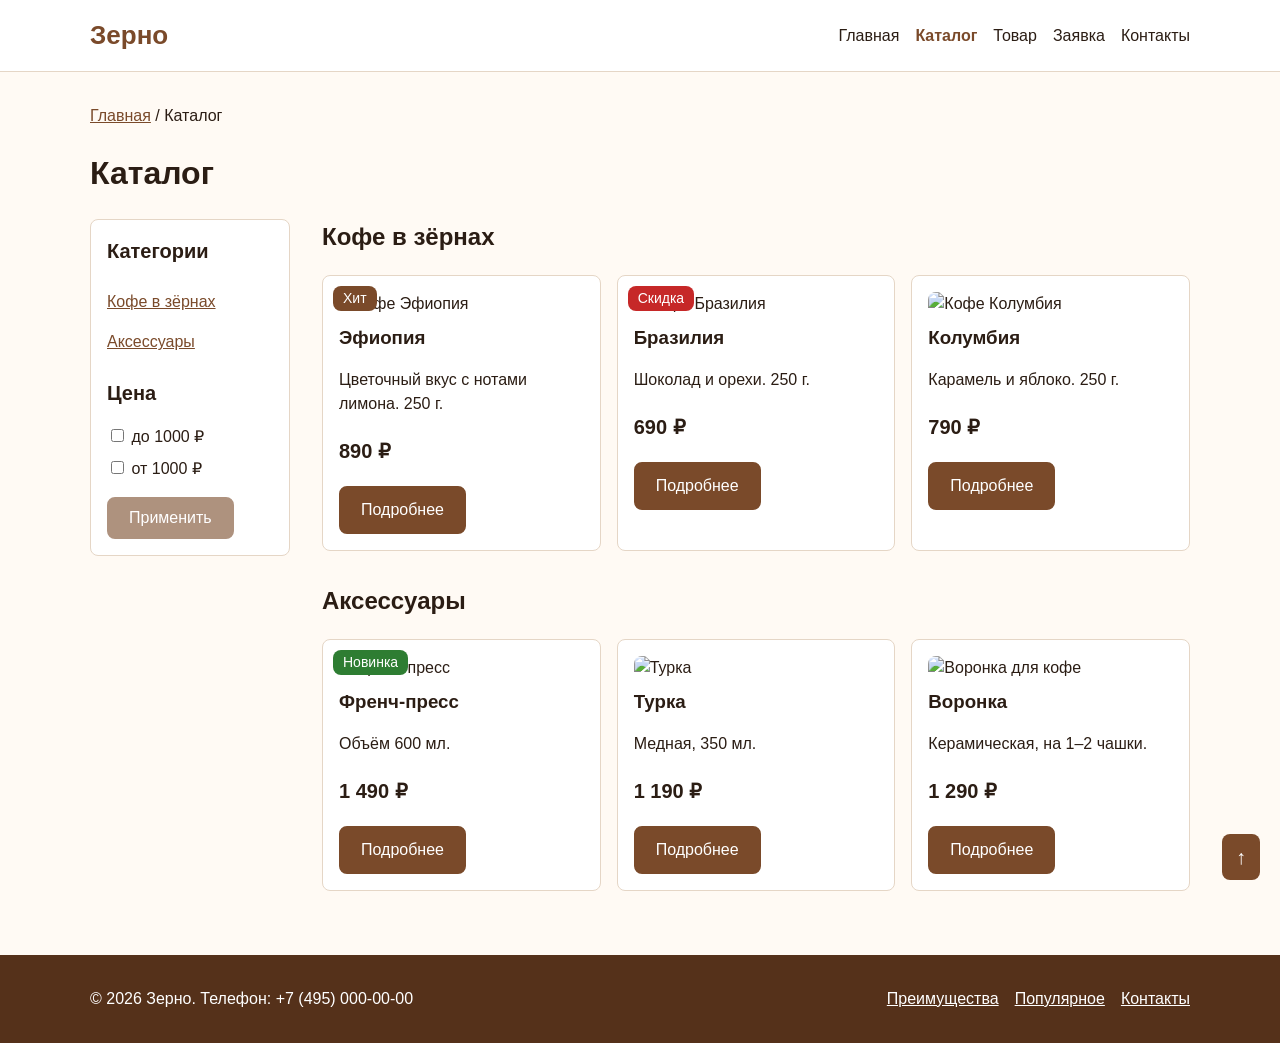
==== catalog.html @ 9d1a68c9 "Перенесён проект из КР №1" ====
<!DOCTYPE html>
<html lang="ru">
<head>
  <meta charset="UTF-8">
  <meta name="viewport" content="width=device-width, initial-scale=1.0">
  <meta name="description" content="Каталог кофе и аксессуаров магазина Зерно.">
  <title>Каталог — Зерно</title>
  <link rel="stylesheet" href="css/style.css">
</head>
<body>
  <header class="header">
    <div class="container header__inner">
      <a class="header__logo" href="index.html">Зерно</a>
      <nav class="nav">
        <ul class="nav__list">
          <li><a class="nav__link" href="index.html">Главная</a></li>
          <li><a class="nav__link nav__link--active" href="catalog.html">Каталог</a></li>
          <li><a class="nav__link" href="product.html">Товар</a></li>
          <li><a class="nav__link" href="order.html">Заявка</a></li>
          <li><a class="nav__link" href="contacts.html">Контакты</a></li>
        </ul>
      </nav>
    </div>
  </header>

  <main class="container page">
    <p class="breadcrumbs"><a href="index.html">Главная</a> / Каталог</p>
    <h1>Каталог</h1>

    <div class="catalog">
      <aside class="filter">
        <h2 class="filter__title">Категории</h2>
        <ul class="filter__list">
          <li><a class="filter__link" href="#coffee">Кофе в зёрнах</a></li>
          <li><a class="filter__link" href="#accessories">Аксессуары</a></li>
        </ul>

        <h2 class="filter__title">Цена</h2>
        <label class="filter__option"><input type="checkbox" name="price" value="cheap"> до 1000 ₽</label>
        <label class="filter__option"><input type="checkbox" name="price" value="expensive"> от 1000 ₽</label>
        <button class="button" type="button" disabled>Применить</button>
      </aside>

      <div>
        <section id="coffee">
          <h2 class="section__title">Кофе в зёрнах</h2>
          <div class="products">
            <article class="product-card">
              <span class="product-card__badge">Хит</span>
              <img class="product-card__image" src="images/coffee-ethiopia.svg" alt="Кофе Эфиопия">
              <h3 class="product-card__title">Эфиопия</h3>
              <p class="product-card__text">Цветочный вкус с нотами лимона. 250 г.</p>
              <p class="product-card__price">890 ₽</p>
              <a class="button" href="product.html">Подробнее</a>
            </article>
            <article class="product-card">
              <span class="product-card__badge product-card__badge--sale">Скидка</span>
              <img class="product-card__image" src="images/coffee-brazil.svg" alt="Кофе Бразилия">
              <h3 class="product-card__title">Бразилия</h3>
              <p class="product-card__text">Шоколад и орехи. 250 г.</p>
              <p class="product-card__price">690 ₽</p>
              <a class="button" href="product.html">Подробнее</a>
            </article>
            <article class="product-card">
              <img class="product-card__image" src="images/coffee-colombia.svg" alt="Кофе Колумбия">
              <h3 class="product-card__title">Колумбия</h3>
              <p class="product-card__text">Карамель и яблоко. 250 г.</p>
              <p class="product-card__price">790 ₽</p>
              <a class="button" href="product.html">Подробнее</a>
            </article>
          </div>
        </section>

        <section id="accessories">
          <h2 class="section__title">Аксессуары</h2>
          <div class="products">
            <article class="product-card">
              <span class="product-card__badge product-card__badge--new">Новинка</span>
              <img class="product-card__image" src="images/french-press.svg" alt="Френч-пресс">
              <h3 class="product-card__title">Френч-пресс</h3>
              <p class="product-card__text">Объём 600 мл.</p>
              <p class="product-card__price">1 490 ₽</p>
              <a class="button" href="product.html">Подробнее</a>
            </article>
            <article class="product-card">
              <img class="product-card__image" src="images/cezve.svg" alt="Турка">
              <h3 class="product-card__title">Турка</h3>
              <p class="product-card__text">Медная, 350 мл.</p>
              <p class="product-card__price">1 190 ₽</p>
              <a class="button" href="product.html">Подробнее</a>
            </article>
            <article class="product-card">
              <img class="product-card__image" src="images/pour-over.svg" alt="Воронка для кофе">
              <h3 class="product-card__title">Воронка</h3>
              <p class="product-card__text">Керамическая, на 1–2 чашки.</p>
              <p class="product-card__price">1 290 ₽</p>
              <a class="button" href="product.html">Подробнее</a>
            </article>
          </div>
        </section>
      </div>
    </div>
  </main>

  <footer class="footer" id="contacts">
    <div class="container footer__inner">
      <p>© 2026 Зерно. Телефон: +7 (495) 000-00-00</p>
      <nav class="footer__nav">
        <a class="footer__link" href="index.html#advantages">Преимущества</a>
        <a class="footer__link" href="index.html#popular">Популярное</a>
        <a class="footer__link" href="index.html#contacts">Контакты</a>
      </nav>
    </div>
  </footer>

  <a class="to-top" href="#">↑</a>
</body>
</html>
---- css/style.css ----
:root {
  --color-bg: #fffaf4;
  --color-text: #2b1d14;
  --color-primary: #7a4a2a;
  --color-primary-dark: #55311a;
  --color-light: #f5ebdf;
  --color-border: #e5d6c6;
  --color-white: #ffffff;
  --color-sale: #c62828;
  --color-new: #2e7d32;
  --space-sm: 8px;
  --space-md: 16px;
  --space-lg: 32px;
  --radius: 8px;
}

* {
  box-sizing: border-box;
}

body {
  display: flex;
  flex-direction: column;
  min-height: 100vh;
  margin: 0;
  font-family: Arial, sans-serif;
  line-height: 1.5;
  color: var(--color-text);
  background-color: var(--color-bg);
}

a {
  color: var(--color-primary);
}

a:hover {
  color: var(--color-primary-dark);
}

a:focus-visible,
button:focus-visible,
input:focus-visible,
select:focus-visible,
textarea:focus-visible {
  outline: 2px solid var(--color-primary);
  outline-offset: 3px;
}

main {
  flex-grow: 1;
}

.container {
  width: 90%;
  max-width: 1100px;
  margin: 0 auto;
}

.page {
  padding: var(--space-lg) 0;
}

.header {
  position: sticky;
  top: 0;
  z-index: 10;
  background-color: var(--color-white);
  border-bottom: 1px solid var(--color-border);
}

.header__inner {
  display: flex;
  justify-content: space-between;
  align-items: center;
  padding: var(--space-md) 0;
}

.header__logo {
  font-size: 26px;
  font-weight: bold;
  text-decoration: none;
}

.nav__list {
  display: flex;
  gap: var(--space-md);
  margin: 0;
  padding: 0;
  list-style: none;
}

.nav__link {
  color: var(--color-text);
  text-decoration: none;
}

.nav__link:hover {
  color: var(--color-primary);
}

.nav__link--active {
  color: var(--color-primary);
  font-weight: bold;
}

.button {
  display: inline-block;
  padding: 10px 20px;
  border: 2px solid var(--color-primary);
  border-radius: var(--radius);
  background-color: var(--color-primary);
  color: var(--color-white);
  font-size: 16px;
  text-decoration: none;
  cursor: pointer;
}

.button:hover {
  background-color: var(--color-primary-dark);
  color: var(--color-white);
}

.button:disabled,
.button--disabled {
  opacity: 0.6;
  cursor: not-allowed;
}

.button:disabled:hover {
  background-color: var(--color-primary);
}

.button--secondary {
  background-color: var(--color-white);
  color: var(--color-primary);
}

.button--secondary:hover {
  background-color: var(--color-light);
  color: var(--color-primary);
}

.hero {
  padding: var(--space-lg) 0;
  background-color: var(--color-light);
}

.hero__inner {
  display: grid;
  grid-template-columns: 1fr 1fr;
  gap: var(--space-lg);
  align-items: center;
}

.hero__title {
  font-size: 40px;
}

.hero__image {
  width: 100%;
  border-radius: var(--radius);
}

.section {
  padding: var(--space-lg) 0;
}

.section__title {
  margin-top: 0;
}

.advantages {
  display: grid;
  grid-template-columns: repeat(3, 1fr);
  gap: var(--space-md);
}

.advantages__item {
  padding: var(--space-md);
  border: 1px solid var(--color-border);
  border-radius: var(--radius);
  background-color: var(--color-white);
}

.products {
  display: grid;
  grid-template-columns: repeat(3, 1fr);
  gap: var(--space-md);
  margin-bottom: var(--space-lg);
}

.product-card {
  position: relative;
  padding: var(--space-md);
  border: 1px solid var(--color-border);
  border-radius: var(--radius);
  background-color: var(--color-white);
}

.product-card:hover {
  border-color: var(--color-primary);
}

.product-card__badge {
  position: absolute;
  top: 10px;
  left: 10px;
  z-index: 1;
  padding: 2px 10px;
  border-radius: var(--radius);
  background-color: var(--color-primary);
  color: var(--color-white);
  font-size: 14px;
}

.product-card__badge--sale {
  background-color: var(--color-sale);
}

.product-card__badge--new {
  background-color: var(--color-new);
}

.product-card__image {
  width: 100%;
  border-radius: var(--radius);
}

.product-card__title {
  margin: var(--space-sm) 0;
}

.product-card__price {
  font-size: 20px;
  font-weight: bold;
}

.breadcrumbs {
  margin-top: 0;
}

.catalog {
  display: grid;
  grid-template-columns: 200px 1fr;
  gap: var(--space-lg);
  align-items: start;
}

.filter {
  padding: var(--space-md);
  border: 1px solid var(--color-border);
  border-radius: var(--radius);
  background-color: var(--color-white);
}

.filter__title {
  margin-top: 0;
  font-size: 20px;
}

.filter__list {
  margin: 0 0 var(--space-md);
  padding: 0;
  list-style: none;
}

.filter__link {
  display: block;
  padding: var(--space-sm) 0;
}

.filter__option {
  display: block;
  margin-bottom: var(--space-sm);
}

.filter .button {
  margin-top: var(--space-sm);
}

.product {
  display: grid;
  grid-template-columns: 1fr 1fr;
  gap: var(--space-lg);
}

.product__picture {
  position: relative;
}

.product__image {
  width: 100%;
  border-radius: var(--radius);
}

.product__price {
  font-size: 30px;
  font-weight: bold;
}

.product__buttons {
  display: flex;
  gap: var(--space-md);
}

.table {
  width: 100%;
  border-collapse: collapse;
  background-color: var(--color-white);
}

.table__caption {
  margin-bottom: var(--space-sm);
  font-size: 22px;
  font-weight: bold;
  text-align: left;
}

.table th,
.table td {
  padding: 10px;
  border: 1px solid var(--color-border);
  text-align: left;
}

.table th {
  background-color: var(--color-primary);
  color: var(--color-white);
}

.form {
  max-width: 500px;
  padding: var(--space-lg);
  border: 1px solid var(--color-border);
  border-radius: var(--radius);
  background-color: var(--color-white);
}

.form__field {
  display: flex;
  flex-direction: column;
  margin-bottom: var(--space-md);
}

.form__label {
  margin-bottom: 4px;
  font-weight: bold;
}

.form__input {
  padding: 10px;
  border: 1px solid var(--color-border);
  border-radius: var(--radius);
  font-size: 16px;
  font-family: inherit;
}

.form__input:hover {
  border-color: var(--color-primary);
}

.form__checkbox {
  display: flex;
  gap: var(--space-sm);
  margin-bottom: var(--space-md);
}

.contacts {
  padding: var(--space-md) var(--space-lg);
  border-left: 4px solid var(--color-primary);
  background-color: var(--color-light);
}

.modal {
  display: none;
  position: fixed;
  top: 0;
  left: 0;
  z-index: 100;
  width: 100%;
  height: 100%;
  background-color: rgba(0, 0, 0, 0.5);
}

.modal:target {
  display: flex;
  justify-content: center;
  align-items: center;
}

.modal__window {
  position: relative;
  width: 400px;
  padding: var(--space-lg);
  border-radius: var(--radius);
  background-color: var(--color-white);
}

.modal__close {
  position: absolute;
  top: 10px;
  right: 15px;
  font-size: 28px;
  text-decoration: none;
}

.footer {
  padding: var(--space-md) 0;
  background-color: var(--color-primary-dark);
  color: var(--color-white);
}

.footer__inner {
  display: flex;
  justify-content: space-between;
  align-items: center;
}

.footer__nav {
  display: flex;
  gap: var(--space-md);
}

.footer__link {
  color: var(--color-white);
}

.footer__link:hover {
  color: var(--color-light);
}

.to-top {
  position: fixed;
  right: 20px;
  bottom: 20px;
  z-index: 20;
  padding: 8px 14px;
  border-radius: var(--radius);
  background-color: var(--color-primary);
  color: var(--color-white);
  font-size: 20px;
  text-decoration: none;
}

.to-top:hover {
  background-color: var(--color-primary-dark);
  color: var(--color-white);
}
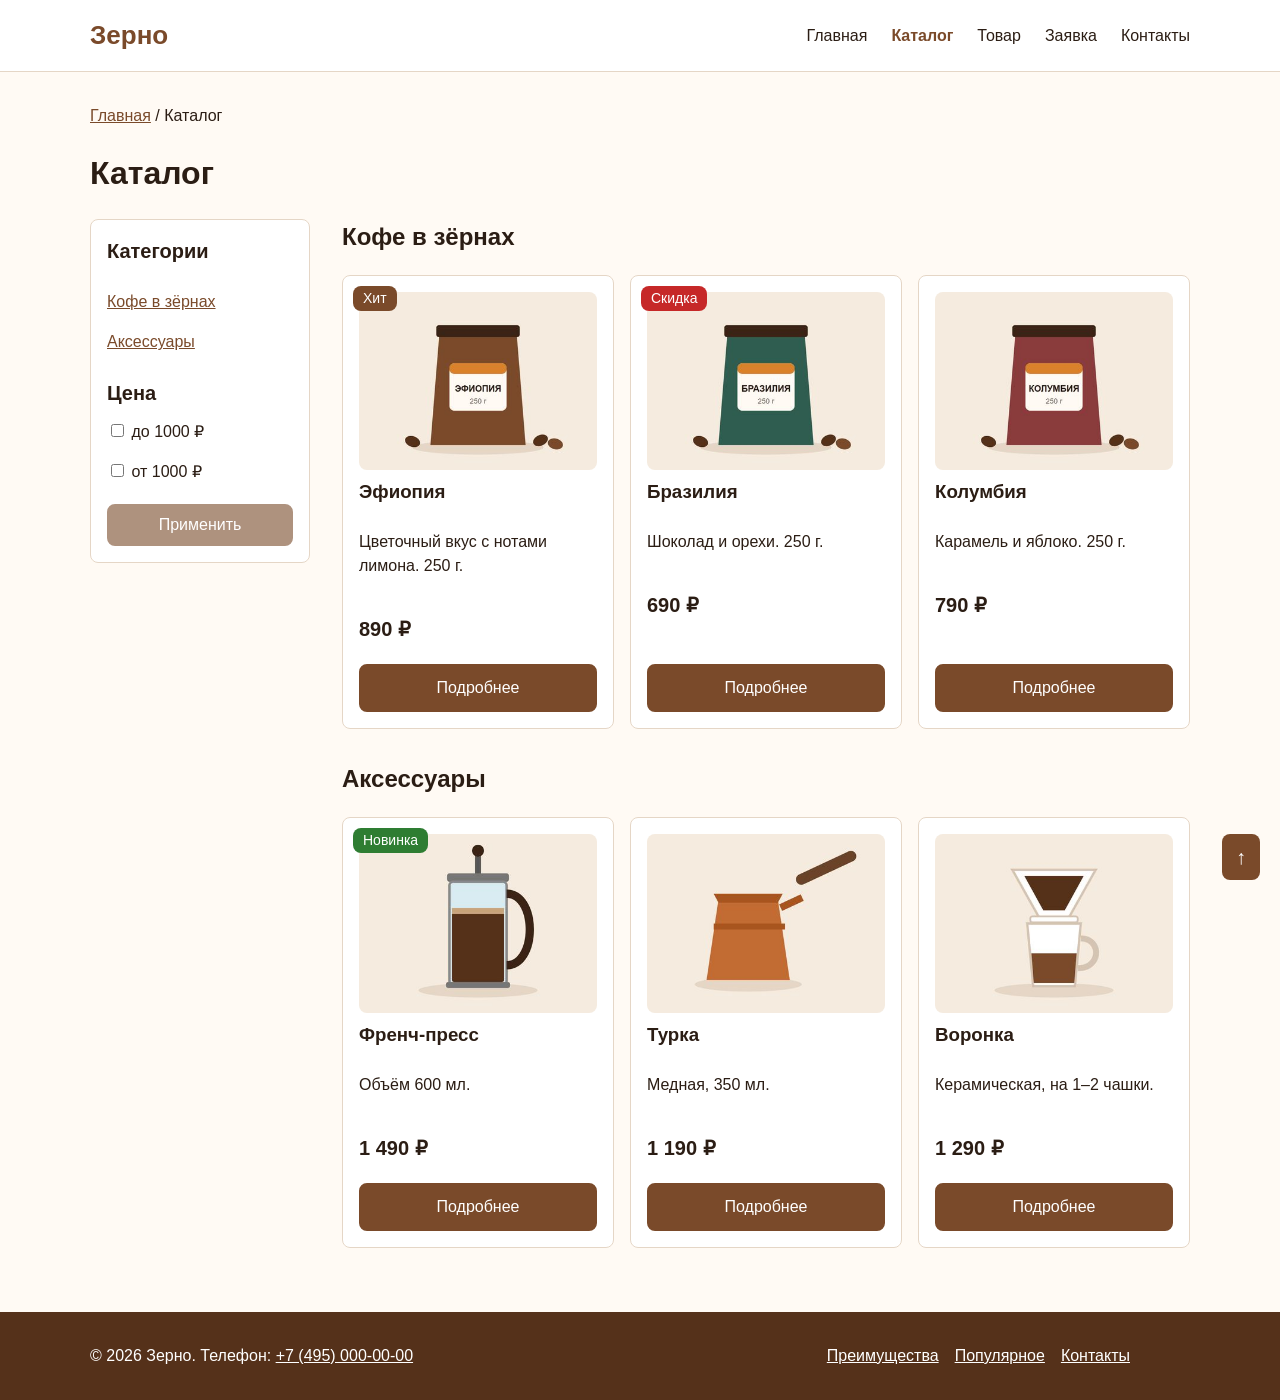
==== commit 58dbfddf: "Адаптированы страницы: меню, srcset и picture, таблицы, формы, доступность" ====
--- a/catalog.html
+++ b/catalog.html
@@ -6,15 +6,19 @@
   <meta name="description" content="Каталог кофе и аксессуаров магазина Зерно.">
   <title>Каталог — Зерно</title>
   <link rel="stylesheet" href="css/style.css">
+  <link rel="stylesheet" href="css/responsive.css">
 </head>
 <body>
+  <a class="skip-link" href="#main">Перейти к содержимому</a>
+
   <header class="header">
     <div class="container header__inner">
       <a class="header__logo" href="index.html">Зерно</a>
-      <nav class="nav">
+      <button class="burger" type="button" aria-expanded="false" aria-controls="nav"><span aria-hidden="true">☰</span> Меню</button>
+      <nav class="nav" id="nav" aria-label="Главное меню">
         <ul class="nav__list">
           <li><a class="nav__link" href="index.html">Главная</a></li>
-          <li><a class="nav__link nav__link--active" href="catalog.html">Каталог</a></li>
+          <li><a class="nav__link nav__link--active" href="catalog.html" aria-current="page">Каталог</a></li>
           <li><a class="nav__link" href="product.html">Товар</a></li>
           <li><a class="nav__link" href="order.html">Заявка</a></li>
           <li><a class="nav__link" href="contacts.html">Контакты</a></li>
@@ -23,7 +27,7 @@
     </div>
   </header>
 
-  <main class="container page">
+  <main class="container page" id="main">
     <p class="breadcrumbs"><a href="index.html">Главная</a> / Каталог</p>
     <h1>Каталог</h1>
 
@@ -35,9 +39,11 @@
           <li><a class="filter__link" href="#accessories">Аксессуары</a></li>
         </ul>
 
-        <h2 class="filter__title">Цена</h2>
-        <label class="filter__option"><input type="checkbox" name="price" value="cheap"> до 1000 ₽</label>
-        <label class="filter__option"><input type="checkbox" name="price" value="expensive"> от 1000 ₽</label>
+        <fieldset class="filter__group">
+          <legend class="filter__title">Цена</legend>
+          <label class="filter__option"><input type="checkbox" name="price" value="cheap"> до 1000 ₽</label>
+          <label class="filter__option"><input type="checkbox" name="price" value="expensive"> от 1000 ₽</label>
+        </fieldset>
         <button class="button" type="button" disabled>Применить</button>
       </aside>
 
@@ -47,26 +53,41 @@
           <div class="products">
             <article class="product-card">
               <span class="product-card__badge">Хит</span>
-              <img class="product-card__image" src="images/coffee-ethiopia.svg" alt="Кофе Эфиопия">
+              <img class="product-card__image"
+                   src="images/coffee-ethiopia-400.jpg"
+                   srcset="images/coffee-ethiopia-400.jpg 400w, images/coffee-ethiopia-800.jpg 800w"
+                   sizes="(min-width: 1024px) 330px, (min-width: 576px) 45vw, 90vw"
+                   width="400" height="300"
+                   alt="Пачка кофе Эфиопия">
               <h3 class="product-card__title">Эфиопия</h3>
               <p class="product-card__text">Цветочный вкус с нотами лимона. 250 г.</p>
               <p class="product-card__price">890 ₽</p>
-              <a class="button" href="product.html">Подробнее</a>
+              <a class="button" href="product.html">Подробнее<span class="visually-hidden"> о товаре «Эфиопия»</span></a>
             </article>
             <article class="product-card">
               <span class="product-card__badge product-card__badge--sale">Скидка</span>
-              <img class="product-card__image" src="images/coffee-brazil.svg" alt="Кофе Бразилия">
+              <img class="product-card__image"
+                   src="images/coffee-brazil-400.jpg"
+                   srcset="images/coffee-brazil-400.jpg 400w, images/coffee-brazil-800.jpg 800w"
+                   sizes="(min-width: 1024px) 330px, (min-width: 576px) 45vw, 90vw"
+                   width="400" height="300"
+                   alt="Пачка кофе Бразилия">
               <h3 class="product-card__title">Бразилия</h3>
               <p class="product-card__text">Шоколад и орехи. 250 г.</p>
               <p class="product-card__price">690 ₽</p>
-              <a class="button" href="product.html">Подробнее</a>
+              <a class="button" href="product.html">Подробнее<span class="visually-hidden"> о товаре «Бразилия»</span></a>
             </article>
             <article class="product-card">
-              <img class="product-card__image" src="images/coffee-colombia.svg" alt="Кофе Колумбия">
+              <img class="product-card__image"
+                   src="images/coffee-colombia-400.jpg"
+                   srcset="images/coffee-colombia-400.jpg 400w, images/coffee-colombia-800.jpg 800w"
+                   sizes="(min-width: 1024px) 330px, (min-width: 576px) 45vw, 90vw"
+                   width="400" height="300" loading="lazy"
+                   alt="Пачка кофе Колумбия">
               <h3 class="product-card__title">Колумбия</h3>
               <p class="product-card__text">Карамель и яблоко. 250 г.</p>
               <p class="product-card__price">790 ₽</p>
-              <a class="button" href="product.html">Подробнее</a>
+              <a class="button" href="product.html">Подробнее<span class="visually-hidden"> о товаре «Колумбия»</span></a>
             </article>
           </div>
         </section>
@@ -76,25 +97,40 @@
           <div class="products">
             <article class="product-card">
               <span class="product-card__badge product-card__badge--new">Новинка</span>
-              <img class="product-card__image" src="images/french-press.svg" alt="Френч-пресс">
+              <img class="product-card__image"
+                   src="images/french-press-400.jpg"
+                   srcset="images/french-press-400.jpg 400w, images/french-press-800.jpg 800w"
+                   sizes="(min-width: 1024px) 330px, (min-width: 576px) 45vw, 90vw"
+                   width="400" height="300" loading="lazy"
+                   alt="Френч-пресс для заваривания кофе">
               <h3 class="product-card__title">Френч-пресс</h3>
               <p class="product-card__text">Объём 600 мл.</p>
               <p class="product-card__price">1 490 ₽</p>
-              <a class="button" href="product.html">Подробнее</a>
+              <a class="button" href="product.html">Подробнее<span class="visually-hidden"> о товаре «Френч-пресс»</span></a>
             </article>
             <article class="product-card">
-              <img class="product-card__image" src="images/cezve.svg" alt="Турка">
+              <img class="product-card__image"
+                   src="images/cezve-400.jpg"
+                   srcset="images/cezve-400.jpg 400w, images/cezve-800.jpg 800w"
+                   sizes="(min-width: 1024px) 330px, (min-width: 576px) 45vw, 90vw"
+                   width="400" height="300" loading="lazy"
+                   alt="Медная турка с длинной ручкой">
               <h3 class="product-card__title">Турка</h3>
               <p class="product-card__text">Медная, 350 мл.</p>
               <p class="product-card__price">1 190 ₽</p>
-              <a class="button" href="product.html">Подробнее</a>
+              <a class="button" href="product.html">Подробнее<span class="visually-hidden"> о товаре «Турка»</span></a>
             </article>
             <article class="product-card">
-              <img class="product-card__image" src="images/pour-over.svg" alt="Воронка для кофе">
+              <img class="product-card__image"
+                   src="images/pour-over-400.jpg"
+                   srcset="images/pour-over-400.jpg 400w, images/pour-over-800.jpg 800w"
+                   sizes="(min-width: 1024px) 330px, (min-width: 576px) 45vw, 90vw"
+                   width="400" height="300" loading="lazy"
+                   alt="Керамическая воронка для заваривания кофе">
               <h3 class="product-card__title">Воронка</h3>
               <p class="product-card__text">Керамическая, на 1–2 чашки.</p>
               <p class="product-card__price">1 290 ₽</p>
-              <a class="button" href="product.html">Подробнее</a>
+              <a class="button" href="product.html">Подробнее<span class="visually-hidden"> о товаре «Воронка»</span></a>
             </article>
           </div>
         </section>
@@ -102,17 +138,19 @@
     </div>
   </main>
 
-  <footer class="footer" id="contacts">
+  <footer class="footer">
     <div class="container footer__inner">
-      <p>© 2026 Зерно. Телефон: +7 (495) 000-00-00</p>
-      <nav class="footer__nav">
+      <p>© 2026 Зерно. Телефон: <a class="footer__link" href="tel:+74950000000">+7 (495) 000-00-00</a></p>
+      <nav class="footer__nav" aria-label="Нижнее меню">
         <a class="footer__link" href="index.html#advantages">Преимущества</a>
         <a class="footer__link" href="index.html#popular">Популярное</a>
-        <a class="footer__link" href="index.html#contacts">Контакты</a>
+        <a class="footer__link" href="contacts.html">Контакты</a>
       </nav>
     </div>
   </footer>
 
-  <a class="to-top" href="#">↑</a>
+  <a class="to-top" href="#" aria-label="Наверх">↑</a>
+
+  <script src="js/main.js"></script>
 </body>
 </html>
--- a/css/style.css
+++ b/css/style.css
@@ -42,12 +42,43 @@
 input:focus-visible,
 select:focus-visible,
 textarea:focus-visible {
-  outline: 2px solid var(--color-primary);
+  outline: 3px solid var(--color-primary);
   outline-offset: 3px;
 }
 
 main {
   flex-grow: 1;
+}
+
+/* Доступность */
+
+.skip-link {
+  position: absolute;
+  top: -100px;
+  left: 16px;
+  z-index: 200;
+  padding: 10px 16px;
+  border-radius: var(--radius);
+  background-color: var(--color-primary-dark);
+  color: var(--color-white);
+}
+
+.skip-link:focus {
+  top: 16px;
+  color: var(--color-white);
+}
+
+/* текст виден только скринридеру */
+.visually-hidden {
+  position: absolute;
+  width: 1px;
+  height: 1px;
+  margin: -1px;
+  padding: 0;
+  overflow: hidden;
+  clip: rect(0 0 0 0);
+  white-space: nowrap;
+  border: 0;
 }
 
 .container {
@@ -81,6 +112,21 @@
   text-decoration: none;
 }
 
+.burger {
+  padding: 8px 14px;
+  border: 2px solid var(--color-primary);
+  border-radius: var(--radius);
+  background-color: var(--color-white);
+  color: var(--color-primary);
+  font-size: 16px;
+  font-weight: bold;
+  cursor: pointer;
+}
+
+.burger:hover {
+  background-color: var(--color-light);
+}
+
 .nav__list {
   display: flex;
   gap: var(--space-md);
@@ -111,6 +157,7 @@
   background-color: var(--color-primary);
   color: var(--color-white);
   font-size: 16px;
+  text-align: center;
   text-decoration: none;
   cursor: pointer;
 }
@@ -147,16 +194,12 @@
 
 .hero__inner {
   display: grid;
-  grid-template-columns: 1fr 1fr;
   gap: var(--space-lg);
   align-items: center;
 }
 
-.hero__title {
-  font-size: 40px;
-}
-
 .hero__image {
+  display: block;
   width: 100%;
   border-radius: var(--radius);
 }
@@ -171,7 +214,6 @@
 
 .advantages {
   display: grid;
-  grid-template-columns: repeat(3, 1fr);
   gap: var(--space-md);
 }
 
@@ -184,13 +226,14 @@
 
 .products {
   display: grid;
-  grid-template-columns: repeat(3, 1fr);
   gap: var(--space-md);
   margin-bottom: var(--space-lg);
 }
 
 .product-card {
   position: relative;
+  display: flex;
+  flex-direction: column;
   padding: var(--space-md);
   border: 1px solid var(--color-border);
   border-radius: var(--radius);
@@ -235,13 +278,17 @@
   font-weight: bold;
 }
 
+/* кнопка всегда прижата к низу карточки */
+.product-card .button {
+  margin-top: auto;
+}
+
 .breadcrumbs {
   margin-top: 0;
 }
 
 .catalog {
   display: grid;
-  grid-template-columns: 200px 1fr;
   gap: var(--space-lg);
   align-items: start;
 }
@@ -269,6 +316,18 @@
   padding: var(--space-sm) 0;
 }
 
+.filter__group {
+  margin: 0;
+  padding: 0;
+  border: none;
+}
+
+.filter__group legend {
+  margin-bottom: var(--space-sm);
+  padding: 0;
+  font-weight: bold;
+}
+
 .filter__option {
   display: block;
   margin-bottom: var(--space-sm);
@@ -280,7 +339,6 @@
 
 .product {
   display: grid;
-  grid-template-columns: 1fr 1fr;
   gap: var(--space-lg);
 }
 
@@ -289,6 +347,7 @@
 }
 
 .product__image {
+  display: block;
   width: 100%;
   border-radius: var(--radius);
 }
@@ -349,7 +408,7 @@
 
 .form__input {
   padding: 10px;
-  border: 1px solid var(--color-border);
+  border: 1px solid #9c8573;
   border-radius: var(--radius);
   font-size: 16px;
   font-family: inherit;
@@ -361,6 +420,7 @@
 
 .form__checkbox {
   display: flex;
+  align-items: flex-start;
   gap: var(--space-sm);
   margin-bottom: var(--space-md);
 }
@@ -390,7 +450,6 @@
 
 .modal__window {
   position: relative;
-  width: 400px;
   padding: var(--space-lg);
   border-radius: var(--radius);
   background-color: var(--color-white);
@@ -401,6 +460,7 @@
   top: 10px;
   right: 15px;
   font-size: 28px;
+  line-height: 1;
   text-decoration: none;
 }
 
@@ -427,6 +487,11 @@
 
 .footer__link:hover {
   color: var(--color-light);
+}
+
+/* на тёмном фоне коричневая рамка фокуса не видна */
+.footer__link:focus-visible {
+  outline-color: var(--color-white);
 }
 
 .to-top {
--- a/css/responsive.css
+++ b/css/responsive.css
@@ -0,0 +1,493 @@
+/*
+  Адаптивные стили. Подход Mobile First:
+  сначала пишем стили для телефона,
+  потом через min-width добавляем правила для больших экранов.
+
+  Точки перелома:
+  576px  — большой телефон
+  768px  — планшет
+  1024px — небольшой компьютер
+  1440px — широкий экран
+*/
+
+/* ===== Общие правила ===== */
+
+img,
+video {
+  max-width: 100%;
+  height: auto;
+}
+
+picture {
+  display: block;
+}
+
+/* при переходе по якорю блок не прячется под липкой шапкой */
+html {
+  scroll-padding-top: 90px;
+}
+
+/* длинные слова и адреса не вылезают за экран */
+body {
+  overflow-wrap: break-word;
+}
+
+/* ===== Мобильная версия (по умолчанию) ===== */
+
+/* Шапка и меню */
+.header__inner {
+  flex-wrap: wrap;
+  padding: 12px 0;
+}
+
+.header__logo {
+  font-size: 24px;
+}
+
+.nav {
+  display: none;
+  width: 100%;
+}
+
+/* класс добавляется скриптом при нажатии на кнопку «Меню» */
+.nav--open {
+  display: block;
+}
+
+.nav__list {
+  flex-direction: column;
+  gap: 0;
+  padding-top: 12px;
+}
+
+.nav__link {
+  display: block;
+  padding: 12px 0;
+  border-top: 1px solid var(--color-border);
+}
+
+/* Hero */
+.hero {
+  padding: 24px 0;
+}
+
+.hero__title {
+  margin-top: 0;
+  font-size: 28px;
+  line-height: 1.2;
+}
+
+.hero__inner {
+  gap: 24px;
+}
+
+.hero .button {
+  display: block;
+}
+
+/* Сетки — одна колонка */
+.advantages,
+.products,
+.catalog,
+.product {
+  grid-template-columns: 1fr;
+}
+
+/* Фильтр каталога — над товарами, категории в виде «таблеток» */
+.filter__list {
+  display: flex;
+  flex-wrap: wrap;
+  gap: 8px;
+}
+
+.filter__link {
+  padding: 8px 14px;
+  border: 1px solid var(--color-primary);
+  border-radius: 20px;
+  text-decoration: none;
+}
+
+.filter__group {
+  display: flex;
+  flex-wrap: wrap;
+  column-gap: 20px;
+}
+
+.filter__group legend {
+  width: 100%;
+}
+
+.filter__option {
+  padding: 4px 0;
+}
+
+.filter .button {
+  width: 100%;
+}
+
+/* Страница товара */
+.product__price {
+  font-size: 26px;
+}
+
+.product__buttons {
+  flex-direction: column;
+}
+
+/* Таблицы: широкая таблица прокручивается внутри своего блока, а не вся страница */
+.table-wrapper {
+  overflow-x: auto;
+  -webkit-overflow-scrolling: touch;
+}
+
+.table__caption {
+  font-size: 20px;
+}
+
+/* Таблица сравнения на телефоне показывается карточками */
+.compare-table thead {
+  display: none;
+}
+
+.compare-table,
+.compare-table tbody,
+.compare-table tr,
+.compare-table td {
+  display: block;
+}
+
+.compare-table {
+  background-color: transparent;
+}
+
+.compare-table tr {
+  margin-bottom: 16px;
+  overflow: hidden;
+  border: 1px solid var(--color-border);
+  border-radius: var(--radius);
+  background-color: var(--color-white);
+}
+
+/* первая строка карточки — название сорта */
+.compare-table td:first-child {
+  background-color: var(--color-light);
+}
+
+.compare-table td {
+  display: flex;
+  justify-content: space-between;
+  gap: 16px;
+  border: none;
+  border-bottom: 1px solid var(--color-border);
+  text-align: right;
+}
+
+.compare-table td:last-child {
+  border-bottom: none;
+}
+
+/* подпись столбца берём из атрибута data-label */
+.compare-table td::before {
+  content: attr(data-label);
+  font-weight: bold;
+  text-align: left;
+}
+
+/* Формы */
+.form {
+  max-width: 100%;
+  padding: 16px;
+}
+
+.form__input {
+  min-height: 44px;
+}
+
+.form__checkbox input {
+  width: 20px;
+  height: 20px;
+  margin: 2px 0 0;
+  flex-shrink: 0;
+}
+
+.form .button {
+  width: 100%;
+}
+
+/* Контакты */
+.contacts-page {
+  display: grid;
+  gap: 24px;
+}
+
+.contacts-page h2 {
+  margin-top: 0;
+}
+
+.contacts {
+  padding: 16px;
+}
+
+/* Модальное окно не шире экрана */
+.modal__window {
+  width: 100%;
+  max-width: 400px;
+  margin: 0 16px;
+  padding: 24px;
+}
+
+/* Подвал (снизу место под кнопку «Наверх», чтобы она не закрывала ссылки) */
+.footer {
+  padding-bottom: 72px;
+}
+
+.footer__inner {
+  flex-direction: column;
+  gap: 8px;
+  text-align: center;
+}
+
+.footer__nav {
+  flex-wrap: wrap;
+  justify-content: center;
+}
+
+.to-top {
+  right: 12px;
+  bottom: 12px;
+}
+
+/* ===== Большой телефон: от 576px ===== */
+
+@media (min-width: 576px) {
+  .products {
+    grid-template-columns: repeat(2, 1fr);
+  }
+
+  .hero .button {
+    display: inline-block;
+  }
+
+  .product__buttons {
+    flex-direction: row;
+    flex-wrap: wrap;
+  }
+
+  .form {
+    padding: 32px;
+  }
+
+  .form .button {
+    width: auto;
+  }
+
+  /* таблица сравнения снова становится обычной таблицей */
+  .compare-table {
+    display: table;
+    min-width: 600px;
+    background-color: var(--color-white);
+  }
+
+  .compare-table thead {
+    display: table-header-group;
+  }
+
+  .compare-table tbody {
+    display: table-row-group;
+  }
+
+  .compare-table tr {
+    display: table-row;
+  }
+
+  .compare-table td {
+    display: table-cell;
+    border: 1px solid var(--color-border);
+    text-align: left;
+  }
+
+  .compare-table td:last-child {
+    border-bottom: 1px solid var(--color-border);
+  }
+
+  .compare-table td::before {
+    content: none;
+  }
+}
+
+/* ===== Планшет: от 768px ===== */
+
+@media (min-width: 768px) {
+  /* меню в строку, кнопка «Меню» не нужна */
+  .burger {
+    display: none;
+  }
+
+  .header__inner {
+    padding: 16px 0;
+  }
+
+  .header__logo {
+    font-size: 26px;
+  }
+
+  .nav {
+    display: block;
+    width: auto;
+  }
+
+  .nav__list {
+    flex-direction: row;
+    gap: 16px;
+    padding-top: 0;
+  }
+
+  .nav__link {
+    padding: 4px 0;
+    border-top: none;
+  }
+
+  .hero {
+    padding: 40px 0;
+  }
+
+  .hero__inner {
+    grid-template-columns: 1fr 1fr;
+    gap: 32px;
+  }
+
+  .hero__title {
+    font-size: 34px;
+  }
+
+  .advantages {
+    grid-template-columns: repeat(3, 1fr);
+  }
+
+  /* фильтр становится боковой колонкой */
+  .catalog {
+    grid-template-columns: 200px 1fr;
+  }
+
+  .filter {
+    position: sticky;
+    top: 90px;
+  }
+
+  .filter__list {
+    flex-direction: column;
+    gap: 0;
+  }
+
+  .filter__link {
+    padding: 8px 0;
+    border: none;
+    border-radius: 0;
+    text-decoration: underline;
+  }
+
+  .filter__group {
+    display: block;
+  }
+
+  .filter__option {
+    display: block;
+  }
+
+  .product {
+    grid-template-columns: 1fr 1fr;
+    align-items: start;
+  }
+
+  /* форма заявки в две колонки */
+  .form--order {
+    display: grid;
+    grid-template-columns: 1fr 1fr;
+    column-gap: 16px;
+    max-width: 700px;
+  }
+
+  .form__field--wide,
+  .form--order .form__checkbox,
+  .form--order .button {
+    grid-column: 1 / -1;
+  }
+
+  .form--order .button {
+    justify-self: start;
+  }
+
+  .contacts-page {
+    grid-template-columns: 1fr 1fr;
+    align-items: start;
+    gap: 32px;
+  }
+
+  .contacts {
+    padding: 16px 32px;
+  }
+
+  .modal__window {
+    padding: 32px;
+  }
+
+  .footer {
+    padding-bottom: 16px;
+  }
+
+  .footer__inner {
+    flex-direction: row;
+    justify-content: space-between;
+    padding-right: 60px;
+    text-align: left;
+  }
+
+  .to-top {
+    right: 20px;
+    bottom: 20px;
+  }
+}
+
+/* ===== Небольшой компьютер: от 1024px ===== */
+
+@media (min-width: 1024px) {
+  .products {
+    grid-template-columns: repeat(3, 1fr);
+  }
+
+  .catalog {
+    grid-template-columns: 220px 1fr;
+  }
+
+  .nav__list {
+    gap: 24px;
+  }
+
+  .hero {
+    padding: 56px 0;
+  }
+
+  .hero__title {
+    font-size: 40px;
+  }
+
+  .product__price {
+    font-size: 30px;
+  }
+}
+
+/* ===== Широкий экран: от 1440px ===== */
+
+@media (min-width: 1440px) {
+  .container {
+    max-width: 1240px;
+  }
+
+  .hero__title {
+    font-size: 48px;
+  }
+
+  .hero__text {
+    font-size: 20px;
+  }
+}
